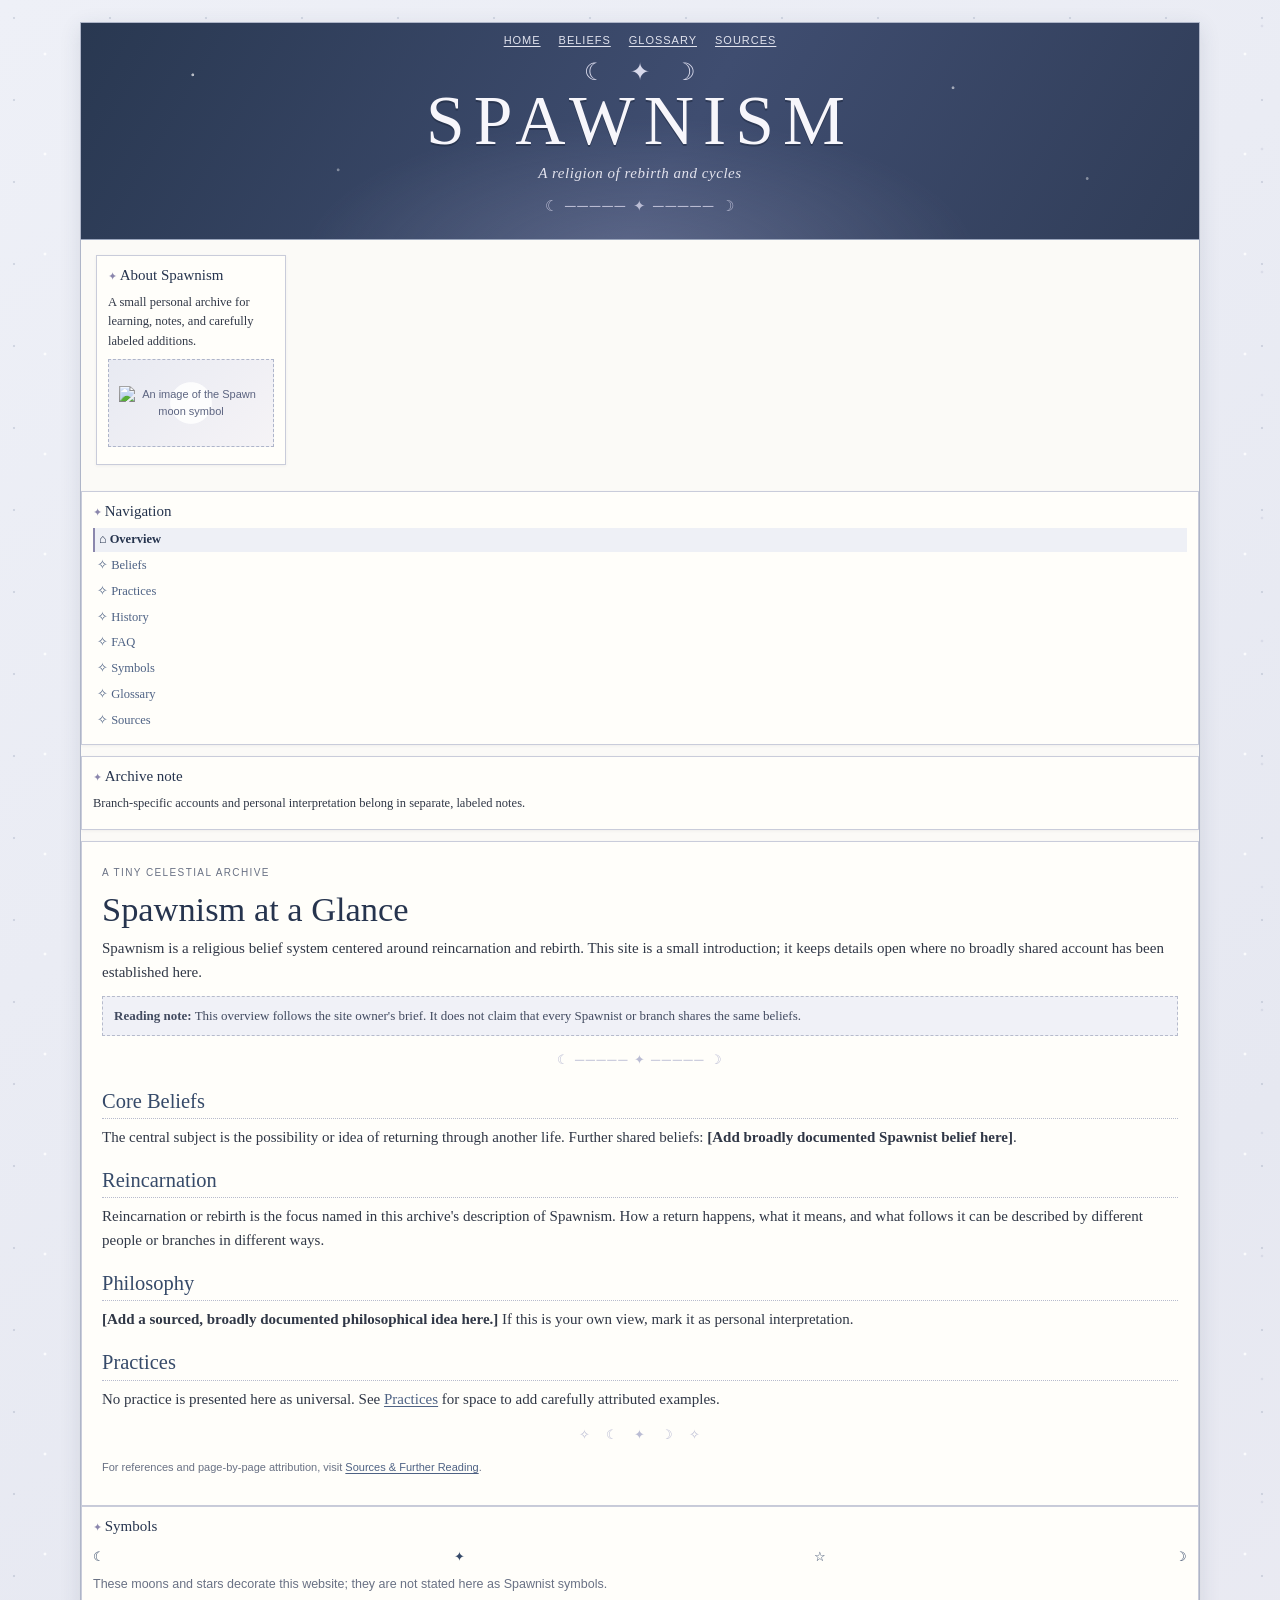
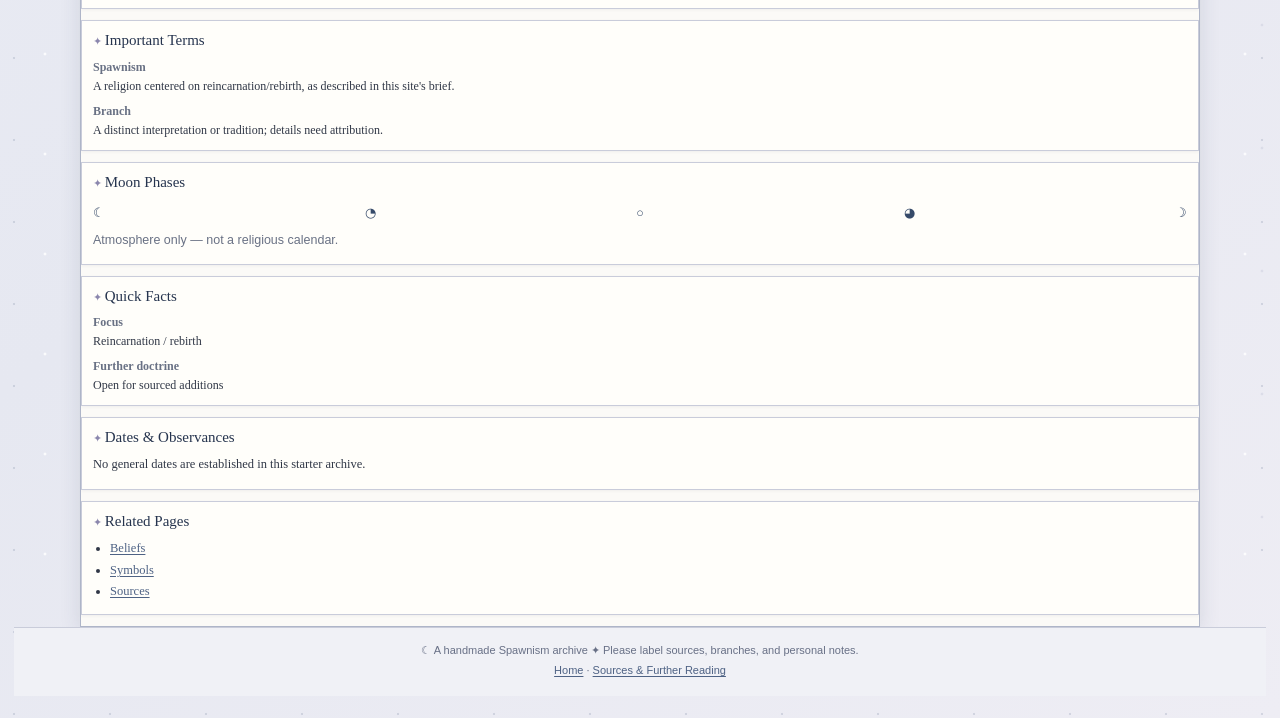
==== index.html @ 2e6a6301 "Update index.html" ====
<!doctype html>
<html lang="en">
<head>
  <meta charset="utf-8">
  <meta name="viewport" content="width=device-width, initial-scale=1">
  <meta name="theme-color" content="#364a69">
  <meta name="description" content="A small personal archive about Spawnism, a religion centered around reincarnation and rebirth.">
  <title>Spawnism at a Glance | Spawnism</title>
  <link rel="stylesheet" href="style.css">
</head>
<body>
  <div class="site-shell">
    <header class="site-header">
      <nav class="utility-nav" aria-label="Quick links">
        <a href="index.html" aria-current="page">Home</a><a href="beliefs.html">Beliefs</a><a href="glossary.html">Glossary</a><a href="sources.html">Sources</a>
      </nav>
      <span class="brand-mark" aria-hidden="true">☾　✦　☽</span>
      <p class="site-title">SPAWNISM</p>
      <p class="site-subtitle">A religion of rebirth and cycles</p>
      <div class="header-divider" aria-hidden="true">☾ ───── ✦ ───── ☽</div>
    </header>

    <div class="layout">
      <aside class="left-sidebar" aria-label="About and navigation">
        <section class="panel">
          <h2>About Spawnism</h2>
          <p>A small personal archive for learning, notes, and carefully labeled additions.</p>
          <div class="image-placeholder">
  <img src="https://i.pinimg.com/736x/af/d4/61/afd461250ac61cfbcb2766a91001aced.jpg" alt="An image of the Spawn moon symbol" style="max-width: 100%; max-height: 140px; object-fit: contain;">
</div></div>
        </section>
        <nav class="panel" aria-label="Site navigation">
          <h2>Navigation</h2>
          <ul class="site-map">
            <li><a href="index.html" aria-current="page">⌂ Overview</a></li>
            <li><a href="beliefs.html">✧ Beliefs</a></li>
            <li><a href="practices.html">✧ Practices</a></li>
            <li><a href="history.html">✧ History</a></li>
            <li><a href="faq.html">✧ FAQ</a></li>
            <li><a href="symbols.html">✧ Symbols</a></li>
            <li><a href="glossary.html">✧ Glossary</a></li>
            <li><a href="sources.html">✧ Sources</a></li>
          </ul>
        </nav>
        <section class="panel">
          <h2>Archive note</h2>
          <p>Branch-specific accounts and personal interpretation belong in separate, labeled notes.</p>
        </section>
      </aside>

      <main class="main-content">
        <article class="article-card">
          <p class="eyebrow">A tiny celestial archive</p>
          <h1>Spawnism at a Glance</h1>
          <p>Spawnism is a religious belief system centered around reincarnation and rebirth. This site is a small introduction; it keeps details open where no broadly shared account has been established here.</p>
          <div class="notice"><strong>Reading note:</strong> This overview follows the site owner's brief. It does not claim that every Spawnist or branch shares the same beliefs.</div>
          <span class="ornament" aria-hidden="true">☾ ───── ✦ ───── ☽</span>

          <h2>Core Beliefs</h2>
          <p>The central subject is the possibility or idea of returning through another life. Further shared beliefs: <strong>[Add broadly documented Spawnist belief here]</strong>.</p>

          <h2>Reincarnation</h2>
          <p>Reincarnation or rebirth is the focus named in this archive's description of Spawnism. How a return happens, what it means, and what follows it can be described by different people or branches in different ways.</p>

          <h2>Philosophy</h2>
          <p><strong>[Add a sourced, broadly documented philosophical idea here.]</strong> If this is your own view, mark it as personal interpretation.</p>

          <h2>Practices</h2>
          <p>No practice is presented here as universal. See <a href="practices.html">Practices</a> for space to add carefully attributed examples.</p>
          <span class="ornament" aria-hidden="true">✧ &nbsp; ☾ &nbsp; ✦ &nbsp; ☽ &nbsp; ✧</span>
          <p class="small-note">For references and page-by-page attribution, visit <a href="sources.html">Sources &amp; Further Reading</a>.</p>
        </article>
      </main>

      <aside class="right-sidebar" aria-label="Reference boxes">
        <section class="panel">
          <h2>Symbols</h2>
          <p class="phase-row" aria-label="Decorative celestial symbols"><span>☾</span><span>✦</span><span>☆</span><span>☽</span></p>
          <p class="small-note">These moons and stars decorate this website; they are not stated here as Spawnist symbols.</p>
        </section>
        <section class="panel">
          <h2>Important Terms</h2>
          <dl class="mini-facts">
            <dt>Spawnism</dt><dd>A religion centered on reincarnation/rebirth, as described in this site's brief.</dd>
            <dt>Branch</dt><dd>A distinct interpretation or tradition; details need attribution.</dd>
          </dl>
        </section>
        <section class="panel">
          <h2>Moon Phases</h2>
          <p class="phase-row" aria-hidden="true"><span>☾</span><span>◔</span><span>○</span><span>◕</span><span>☽</span></p>
          <p class="small-note">Atmosphere only — not a religious calendar.</p>
        </section>
        <section class="panel">
          <h2>Quick Facts</h2>
          <dl class="mini-facts"><dt>Focus</dt><dd>Reincarnation / rebirth</dd><dt>Further doctrine</dt><dd>Open for sourced additions</dd></dl>
        </section>
        <section class="panel">
          <h2>Dates &amp; Observances</h2>
          <p>No general dates are established in this starter archive.</p>
        </section>
        <section class="panel">
          <h2>Related Pages</h2>
          <ul><li><a href="beliefs.html">Beliefs</a></li><li><a href="symbols.html">Symbols</a></li><li><a href="sources.html">Sources</a></li></ul>
        </section>
      </aside>
    </div>

    <footer class="site-footer">
      <p>☾ A handmade Spawnism archive ✦ Please label sources, branches, and personal notes.</p>
      <p><a href="index.html">Home</a> · <a href="sources.html">Sources &amp; Further Reading</a></p>
    </footer>
  </div>
</body>
</html>
---- style.css ----
/* Spawnism archive — shared, editable visual theme. */
:root {
  /* Change these variables to adjust the site's palette, width, and spacing. */
  --night: #26344e;
  --navy: #364a69;
  --blue: #657b9d;
  --lavender: #aaa8c6;
  --silver: #d6d8e2;
  --paper: #fbfaf7;
  --mist: #f0f1f7;
  --ink: #303746;
  --muted-ink: #697184;
  --line: #c9ccda;
  --accent: #8b87ad;
  --site-width: 1120px;
  --column-gap: 14px;
}

* { box-sizing: border-box; }

html { scroll-behavior: smooth; }

body {
  margin: 0;
  padding: 22px 14px;
  color: var(--ink);
  font: 15px/1.58 Georgia, "Times New Roman", serif;
  background-color: #e9ebf3;
  background-image:
    radial-gradient(circle at 14px 18px, rgba(74, 91, 126, .17) 1px, transparent 1.6px),
    radial-gradient(circle at 45px 54px, rgba(255, 255, 255, .82) 1px, transparent 1.8px),
    radial-gradient(circle at 86px 26px, rgba(112, 119, 158, .13) 1px, transparent 1.7px),
    linear-gradient(145deg, #eef0f7, #e6e8f1 62%, #eeedf4);
  background-size: 96px 82px, 120px 100px, 147px 123px, auto;
}

a { color: #4e6284; text-decoration-thickness: 1px; text-underline-offset: 2px; }
a:hover, a:focus-visible { color: #273c61; }
a:focus-visible { outline: 2px dotted var(--accent); outline-offset: 3px; }

.site-shell {
  width: min(100%, var(--site-width));
  margin: 0 auto;
  overflow: hidden;
  background: var(--paper);
  border: 1px solid #aeb5c8;
  box-shadow: 0 5px 20px rgba(45, 56, 80, .12);
}

.site-header {
  position: relative;
  padding: 10px 24px 20px;
  text-align: center;
  color: #f7f6fb;
  background:
    radial-gradient(ellipse at 50% 112%, rgba(184, 185, 215, .26), transparent 43%),
    radial-gradient(circle at 10% 24%, rgba(255,255,255,.66) 1px, transparent 1.8px),
    radial-gradient(circle at 23% 68%, rgba(255,255,255,.38) 1px, transparent 1.8px),
    radial-gradient(circle at 78% 30%, rgba(255,255,255,.54) 1px, transparent 1.8px),
    radial-gradient(circle at 90% 72%, rgba(255,255,255,.4) 1px, transparent 1.8px),
    linear-gradient(120deg, #293851, #3f4d70 54%, #303d58);
  border-bottom: 1px solid #9aa5bc;
}

.utility-nav {
  display: flex;
  justify-content: center;
  gap: 8px 18px;
  flex-wrap: wrap;
  padding: 0 0 12px;
  font: 11px/1.4 Arial, Helvetica, sans-serif;
  letter-spacing: .09em;
  text-transform: uppercase;
}

.utility-nav a { color: #e1e3ee; }
.utility-nav a:hover, .utility-nav a:focus-visible { color: #fff; }

.brand-mark {
  display: block;
  margin: 0 auto 1px;
  color: #d8d9eb;
  font-size: 24px;
  line-height: 1;
}

.site-title {
  margin: 0;
  font: normal clamp(2.6rem, 7vw, 4.35rem)/1.02 "Palatino Linotype", Palatino, Georgia, serif;
  letter-spacing: .13em;
  text-shadow: 0 2px 0 rgba(15, 23, 41, .35);
}

.site-subtitle {
  margin: 7px 0 11px;
  color: #e2e2ed;
  font: italic 15px/1.4 Georgia, "Times New Roman", serif;
  letter-spacing: .035em;
}

.header-divider, .ornament {
  color: #bbbdd4;
  letter-spacing: .12em;
  white-space: nowrap;
}

.layout {
  display: grid;
  grid-template-columns: 190px minmax(0, 1fr) 205px;
  grid-template-areas: "left main right";
  align-items: start;
  gap: var(--column-gap);
  padding: 15px;
}

.left-sidebar { grid-area: left; }
.main-content { grid-area: main; min-width: 0; }
.right-sidebar { grid-area: right; }

.panel, .article-card {
  border: 1px solid var(--line);
  background: #fffefa;
  box-shadow: 0 1px 3px rgba(50, 58, 79, .06);
}

.panel { margin: 0 0 11px; padding: 10px 11px; }
.panel h2, .panel h3 {
  margin: 0 0 7px;
  color: var(--night);
  font: normal 15px/1.3 "Palatino Linotype", Palatino, Georgia, serif;
}

.panel h2::before, .panel h3::before { content: "✦ "; color: var(--accent); font-size: 11px; }
.panel p { margin: 5px 0; font-size: 12.5px; }
.panel ul { margin: 4px 0 0; padding-left: 17px; font-size: 12.5px; }
.panel li { margin: 2px 0; }

.site-map { list-style: none; padding: 0 !important; }
.site-map a { display: block; padding: 2px 4px; text-decoration: none; }
.site-map a[aria-current="page"] {
  color: var(--night);
  font-weight: bold;
  background: #eef0f6;
  border-left: 2px solid var(--accent);
}

.article-card { padding: 17px 20px 19px; }
.eyebrow {
  margin: 0 0 3px;
  color: var(--muted-ink);
  font: 10px/1.4 Arial, Helvetica, sans-serif;
  letter-spacing: .14em;
  text-transform: uppercase;
}

.article-card > h1 {
  margin: 0 0 8px;
  color: var(--night);
  font: normal clamp(1.65rem, 4vw, 2.15rem)/1.15 "Palatino Linotype", Palatino, Georgia, serif;
}

.article-card h2 {
  margin: 18px 0 6px;
  padding-bottom: 4px;
  color: var(--navy);
  font: normal 1.28rem/1.25 "Palatino Linotype", Palatino, Georgia, serif;
  border-bottom: 1px dotted #b7bbcd;
}

.article-card h3 { margin: 14px 0 4px; color: var(--navy); font-size: 1.03rem; }
.article-card p { margin: 7px 0 10px; }
.article-card ul, .article-card ol { padding-left: 22px; }
.article-card li { margin: 4px 0; }
.article-card .ornament { display: block; margin: 14px 0; text-align: center; font-size: 13px; }

.notice, .placeholder-note {
  margin: 11px 0;
  padding: 9px 11px;
  color: #424b60;
  background: #f0f1f7;
  border: 1px dashed #b6bbcc;
  font-size: 13px;
}

.placeholder-note { color: #65647c; background: #f8f7fb; }
.placeholder-note strong { color: #4b4c68; }

.image-placeholder {
  display: grid;
  min-height: 88px;
  place-items: center;
  margin: 7px 0;
  padding: 10px;
  text-align: center;
  color: #5c6480;
  background:
    radial-gradient(circle at center, rgba(255,255,255,.86) 0 22%, transparent 23%),
    linear-gradient(135deg, #e8eaf2, #f5f3f6);
  border: 1px dashed #aeb5ca;
  font: 11px/1.5 Arial, Helvetica, sans-serif;
}

.image-placeholder span { display: block; font: 25px/1 Georgia, serif; color: var(--blue); }
.mini-facts { margin: 0; font-size: 12px; }
.mini-facts dt { margin-top: 6px; color: var(--muted-ink); font-weight: bold; }
.mini-facts dd { margin: 0; }
.phase-row { display: flex; justify-content: space-between; gap: 3px; padding: 5px 0 2px; color: var(--navy); font-size: 19px; }
.small-note { color: var(--muted-ink); font: 11px/1.45 Arial, Helvetica, sans-serif; }

.source-list { padding-left: 20px; }
.source-list li { margin-bottom: 9px; }
.source-list a { overflow-wrap: anywhere; }

.site-footer {
  padding: 11px 15px 14px;
  text-align: center;
  color: #687086;
  background: #f0f1f6;
  border-top: 1px solid var(--line);
  font: 11px/1.55 Arial, Helvetica, sans-serif;
}

.site-footer p { margin: 3px 0; }

@media (max-width: 860px) {
  body { padding: 10px; }
  .layout {
    grid-template-columns: minmax(0, 1fr);
    grid-template-areas: "main" "left" "right";
    padding: 12px;
  }
  .left-sidebar, .right-sidebar {
    display: grid;
    grid-template-columns: repeat(2, minmax(0, 1fr));
    align-items: start;
    gap: 10px;
  }
  .panel { margin: 0; }
}

@media (max-width: 540px) {
  body { padding: 0; font-size: 14px; }
  .site-shell { border-left: 0; border-right: 0; }
  .site-header { padding: 10px 12px 17px; }
  .site-title { letter-spacing: .09em; }
  .layout { gap: 10px; padding: 10px; }
  .article-card { padding: 14px; }
  .left-sidebar, .right-sidebar { grid-template-columns: minmax(0, 1fr); }
  .header-divider { font-size: 12px; }
}
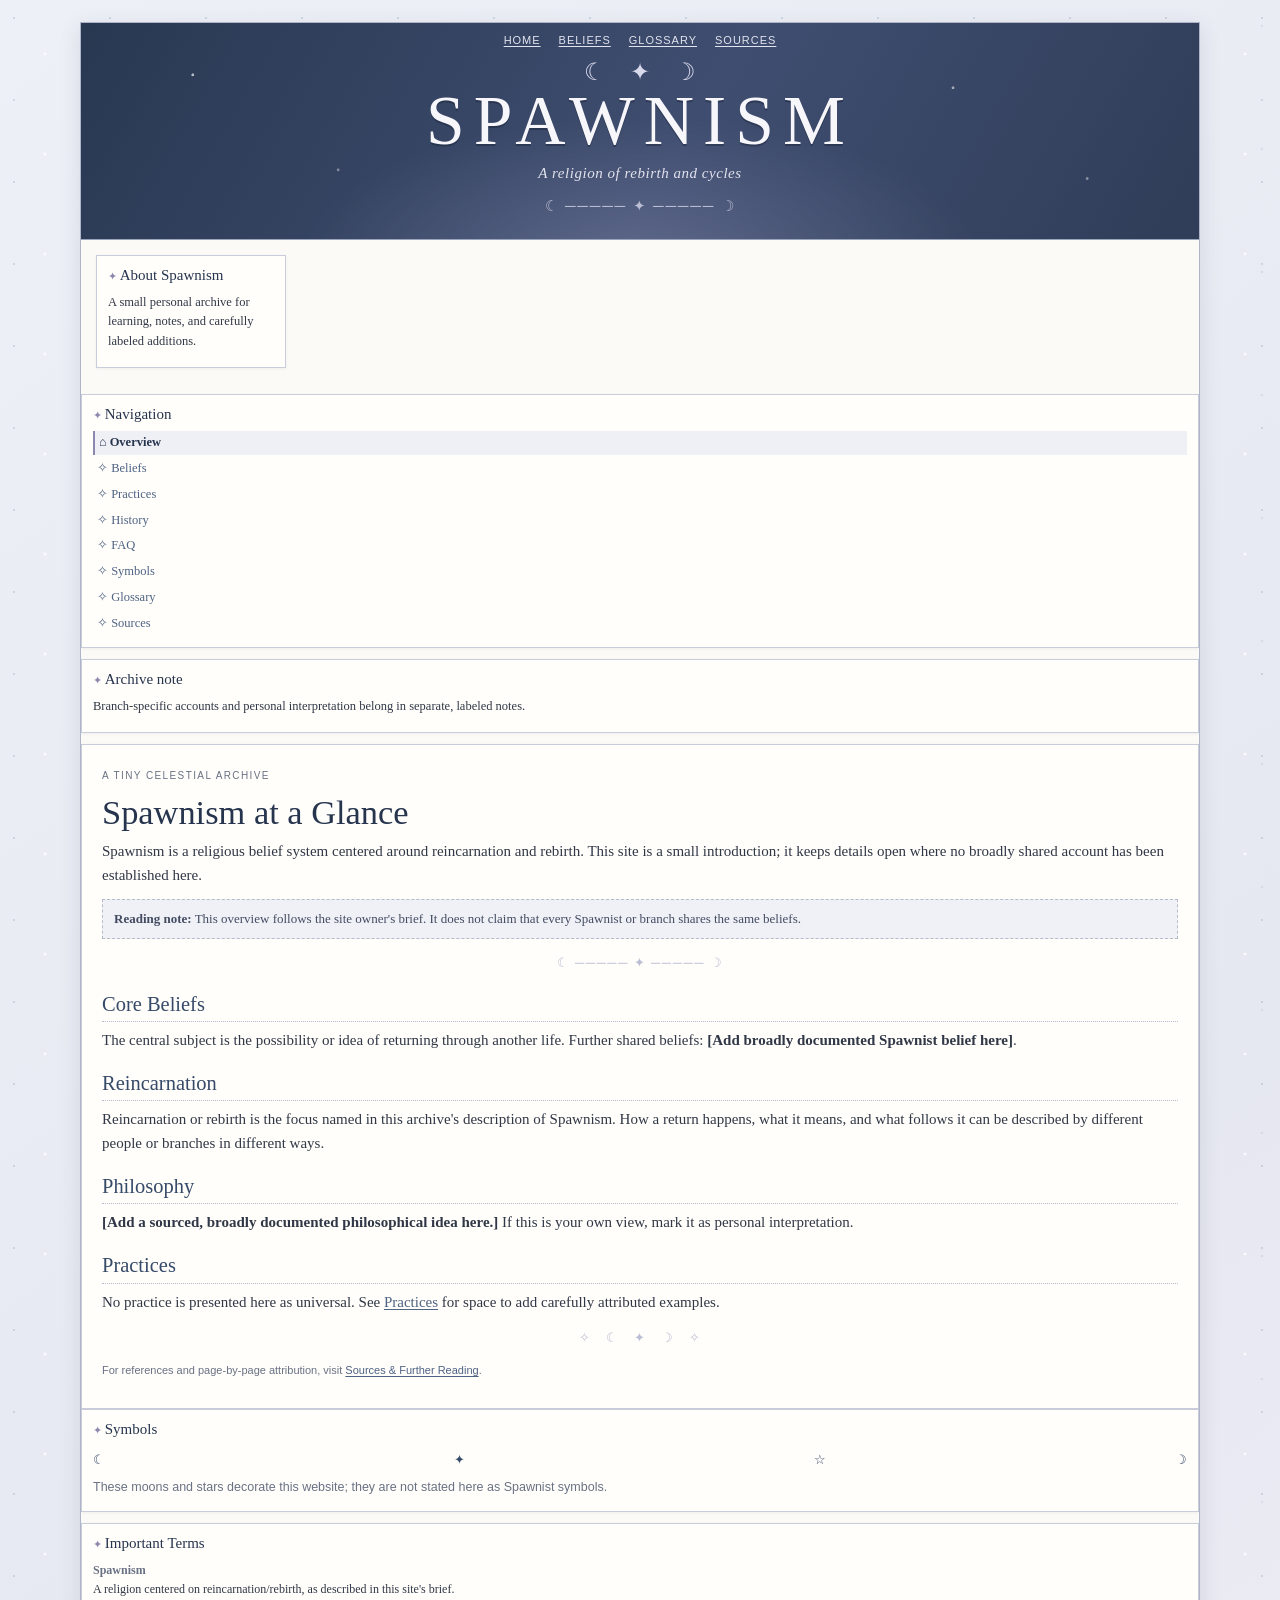
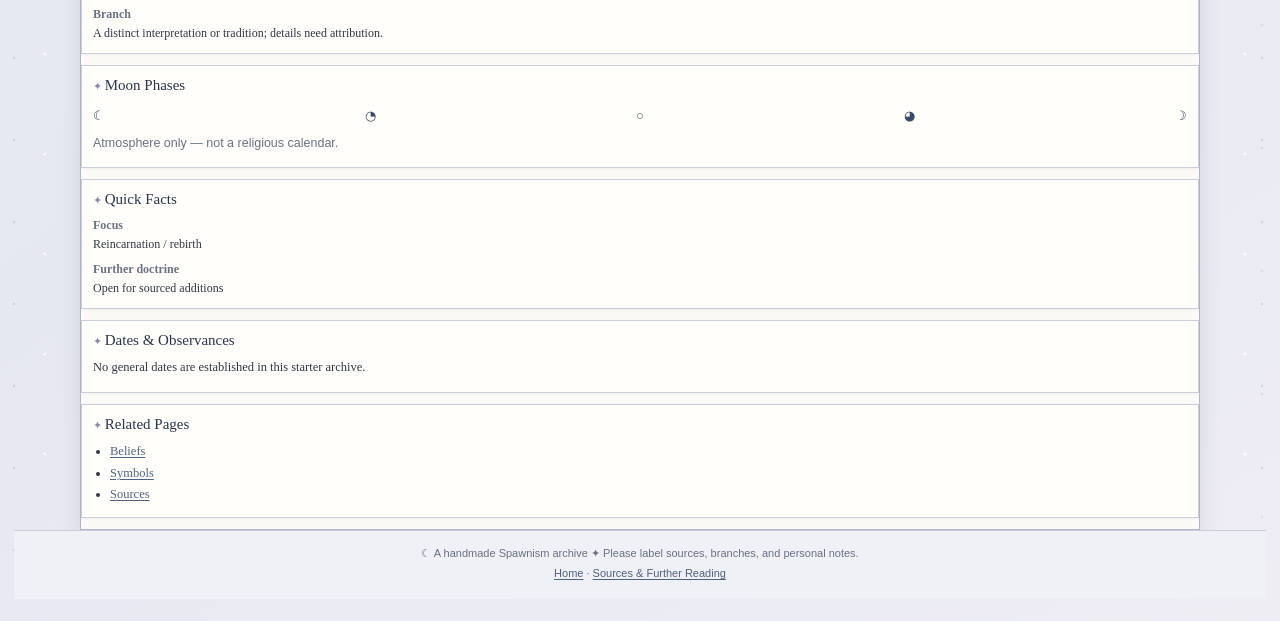
==== commit f82a5e93: "Update index.html" ====
--- a/index.html
+++ b/index.html
@@ -25,9 +25,7 @@
         <section class="panel">
           <h2>About Spawnism</h2>
           <p>A small personal archive for learning, notes, and carefully labeled additions.</p>
-          <div class="image-placeholder">
-  <img src="https://i.pinimg.com/736x/af/d4/61/afd461250ac61cfbcb2766a91001aced.jpg" alt="An image of the Spawn moon symbol" style="max-width: 100%; max-height: 140px; object-fit: contain;">
-</div></div>
+         </div>
         </section>
         <nav class="panel" aria-label="Site navigation">
           <h2>Navigation</h2>
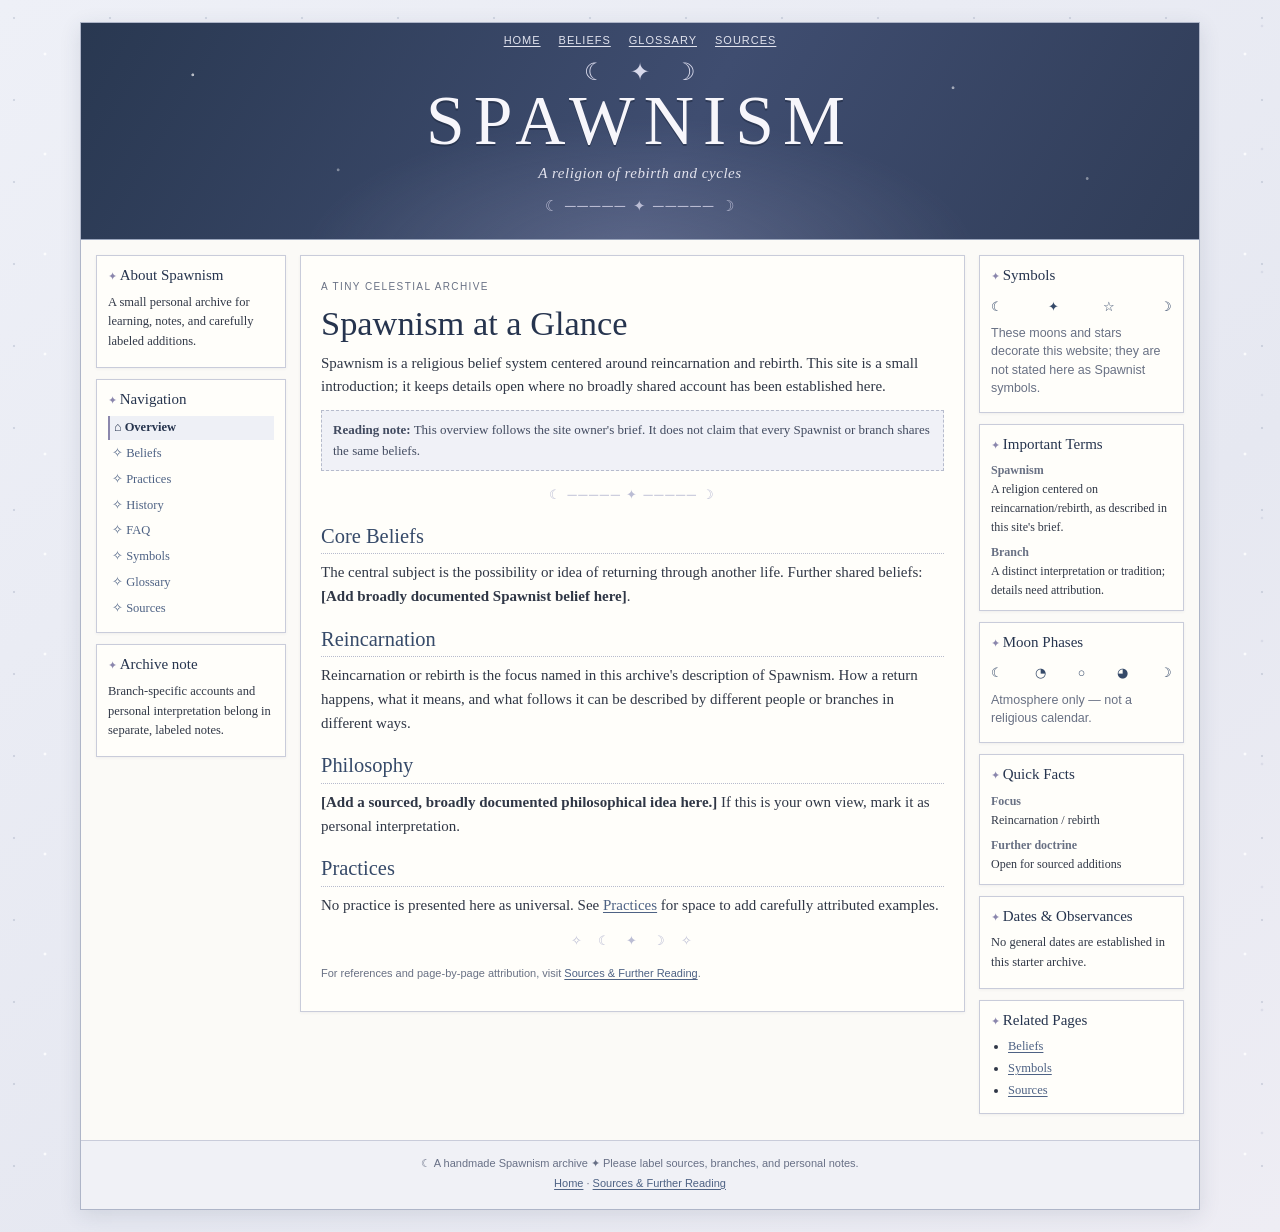
==== commit 9a7d7daf: "Update index.html" ====
--- a/index.html
+++ b/index.html
@@ -23,9 +23,8 @@
     <div class="layout">
       <aside class="left-sidebar" aria-label="About and navigation">
         <section class="panel">
-          <h2>About Spawnism</h2>
-          <p>A small personal archive for learning, notes, and carefully labeled additions.</p>
-         </div>
+  <h2>About Spawnism</h2>
+  <p>A small personal archive for learning, notes, and carefully labeled additions.</p>
         </section>
         <nav class="panel" aria-label="Site navigation">
           <h2>Navigation</h2>
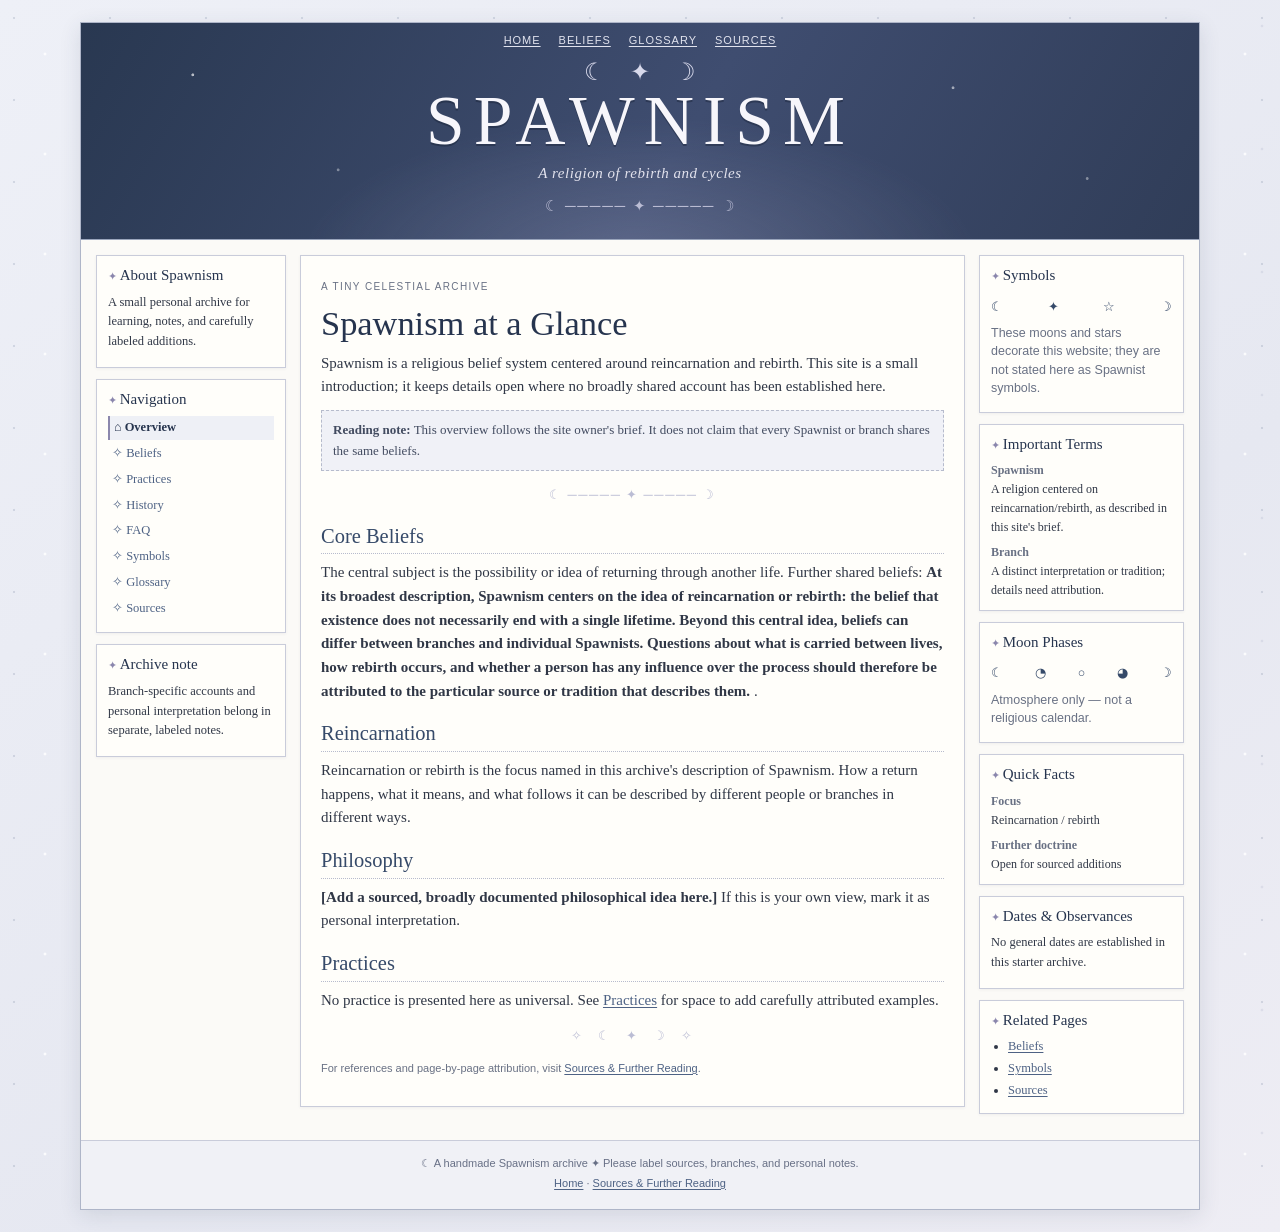
==== commit 96a50c0c: "Update index.html" ====
--- a/index.html
+++ b/index.html
@@ -54,7 +54,8 @@
           <span class="ornament" aria-hidden="true">☾ ───── ✦ ───── ☽</span>
 
           <h2>Core Beliefs</h2>
-          <p>The central subject is the possibility or idea of returning through another life. Further shared beliefs: <strong>[Add broadly documented Spawnist belief here]</strong>.</p>
+          <p>The central subject is the possibility or idea of returning through another life. Further shared beliefs: <strong>At its broadest description, Spawnism centers on the idea of reincarnation or rebirth: the belief that existence does not necessarily end with a single lifetime. Beyond this central idea, beliefs can differ between branches and individual Spawnists. Questions about what is carried between lives, how rebirth occurs, and whether a person has any influence over the process should therefore be attributed to the particular source or tradition that describes them.
+</strong>.</p>
 
           <h2>Reincarnation</h2>
           <p>Reincarnation or rebirth is the focus named in this archive's description of Spawnism. How a return happens, what it means, and what follows it can be described by different people or branches in different ways.</p>
--- a/style.css
+++ b/style.css
@@ -1,6 +1,6 @@
 /* Spawnism archive — shared, editable visual theme. */
+
 :root {
-  /* Change these variables to adjust the site's palette, width, and spacing. */
   --night: #26344e;
   --navy: #364a69;
   --blue: #657b9d;
@@ -16,9 +16,13 @@
   --column-gap: 14px;
 }
 
-* { box-sizing: border-box; }
-
-html { scroll-behavior: smooth; }
+* {
+  box-sizing: border-box;
+}
+
+html {
+  scroll-behavior: smooth;
+}
 
 body {
   margin: 0;
@@ -34,9 +38,21 @@
   background-size: 96px 82px, 120px 100px, 147px 123px, auto;
 }
 
-a { color: #4e6284; text-decoration-thickness: 1px; text-underline-offset: 2px; }
-a:hover, a:focus-visible { color: #273c61; }
-a:focus-visible { outline: 2px dotted var(--accent); outline-offset: 3px; }
+a {
+  color: #4e6284;
+  text-decoration-thickness: 1px;
+  text-underline-offset: 2px;
+}
+
+a:hover,
+a:focus-visible {
+  color: #273c61;
+}
+
+a:focus-visible {
+  outline: 2px dotted var(--accent);
+  outline-offset: 3px;
+}
 
 .site-shell {
   width: min(100%, var(--site-width));
@@ -73,8 +89,14 @@
   text-transform: uppercase;
 }
 
-.utility-nav a { color: #e1e3ee; }
-.utility-nav a:hover, .utility-nav a:focus-visible { color: #fff; }
+.utility-nav a {
+  color: #e1e3ee;
+}
+
+.utility-nav a:hover,
+.utility-nav a:focus-visible {
+  color: #fff;
+}
 
 .brand-mark {
   display: block;
@@ -98,7 +120,8 @@
   letter-spacing: .035em;
 }
 
-.header-divider, .ornament {
+.header-divider,
+.ornament {
   color: #bbbdd4;
   letter-spacing: .12em;
   white-space: nowrap;
@@ -113,30 +136,71 @@
   padding: 15px;
 }
 
-.left-sidebar { grid-area: left; }
-.main-content { grid-area: main; min-width: 0; }
-.right-sidebar { grid-area: right; }
-
-.panel, .article-card {
+.left-sidebar {
+  grid-area: left;
+}
+
+.main-content {
+  grid-area: main;
+  min-width: 0;
+}
+
+.right-sidebar {
+  grid-area: right;
+}
+
+.panel,
+.article-card {
   border: 1px solid var(--line);
   background: #fffefa;
   box-shadow: 0 1px 3px rgba(50, 58, 79, .06);
 }
 
-.panel { margin: 0 0 11px; padding: 10px 11px; }
-.panel h2, .panel h3 {
+.panel {
+  margin: 0 0 11px;
+  padding: 10px 11px;
+}
+
+.panel h2,
+.panel h3 {
   margin: 0 0 7px;
   color: var(--night);
   font: normal 15px/1.3 "Palatino Linotype", Palatino, Georgia, serif;
 }
 
-.panel h2::before, .panel h3::before { content: "✦ "; color: var(--accent); font-size: 11px; }
-.panel p { margin: 5px 0; font-size: 12.5px; }
-.panel ul { margin: 4px 0 0; padding-left: 17px; font-size: 12.5px; }
-.panel li { margin: 2px 0; }
-
-.site-map { list-style: none; padding: 0 !important; }
-.site-map a { display: block; padding: 2px 4px; text-decoration: none; }
+.panel h2::before,
+.panel h3::before {
+  content: "✦ ";
+  color: var(--accent);
+  font-size: 11px;
+}
+
+.panel p {
+  margin: 5px 0;
+  font-size: 12.5px;
+}
+
+.panel ul {
+  margin: 4px 0 0;
+  padding-left: 17px;
+  font-size: 12.5px;
+}
+
+.panel li {
+  margin: 2px 0;
+}
+
+.site-map {
+  list-style: none;
+  padding: 0 !important;
+}
+
+.site-map a {
+  display: block;
+  padding: 2px 4px;
+  text-decoration: none;
+}
+
 .site-map a[aria-current="page"] {
   color: var(--night);
   font-weight: bold;
@@ -144,7 +208,10 @@
   border-left: 2px solid var(--accent);
 }
 
-.article-card { padding: 17px 20px 19px; }
+.article-card {
+  padding: 17px 20px 19px;
+}
+
 .eyebrow {
   margin: 0 0 3px;
   color: var(--muted-ink);
@@ -167,13 +234,34 @@
   border-bottom: 1px dotted #b7bbcd;
 }
 
-.article-card h3 { margin: 14px 0 4px; color: var(--navy); font-size: 1.03rem; }
-.article-card p { margin: 7px 0 10px; }
-.article-card ul, .article-card ol { padding-left: 22px; }
-.article-card li { margin: 4px 0; }
-.article-card .ornament { display: block; margin: 14px 0; text-align: center; font-size: 13px; }
-
-.notice, .placeholder-note {
+.article-card h3 {
+  margin: 14px 0 4px;
+  color: var(--navy);
+  font-size: 1.03rem;
+}
+
+.article-card p {
+  margin: 7px 0 10px;
+}
+
+.article-card ul,
+.article-card ol {
+  padding-left: 22px;
+}
+
+.article-card li {
+  margin: 4px 0;
+}
+
+.article-card .ornament {
+  display: block;
+  margin: 14px 0;
+  text-align: center;
+  font-size: 13px;
+}
+
+.notice,
+.placeholder-note {
   margin: 11px 0;
   padding: 9px 11px;
   color: #424b60;
@@ -182,8 +270,14 @@
   font-size: 13px;
 }
 
-.placeholder-note { color: #65647c; background: #f8f7fb; }
-.placeholder-note strong { color: #4b4c68; }
+.placeholder-note {
+  color: #65647c;
+  background: #f8f7fb;
+}
+
+.placeholder-note strong {
+  color: #4b4c68;
+}
 
 .image-placeholder {
   display: grid;
@@ -200,16 +294,52 @@
   font: 11px/1.5 Arial, Helvetica, sans-serif;
 }
 
-.image-placeholder span { display: block; font: 25px/1 Georgia, serif; color: var(--blue); }
-.mini-facts { margin: 0; font-size: 12px; }
-.mini-facts dt { margin-top: 6px; color: var(--muted-ink); font-weight: bold; }
-.mini-facts dd { margin: 0; }
-.phase-row { display: flex; justify-content: space-between; gap: 3px; padding: 5px 0 2px; color: var(--navy); font-size: 19px; }
-.small-note { color: var(--muted-ink); font: 11px/1.45 Arial, Helvetica, sans-serif; }
-
-.source-list { padding-left: 20px; }
-.source-list li { margin-bottom: 9px; }
-.source-list a { overflow-wrap: anywhere; }
+.image-placeholder span {
+  display: block;
+  font: 25px/1 Georgia, serif;
+  color: var(--blue);
+}
+
+.mini-facts {
+  margin: 0;
+  font-size: 12px;
+}
+
+.mini-facts dt {
+  margin-top: 6px;
+  color: var(--muted-ink);
+  font-weight: bold;
+}
+
+.mini-facts dd {
+  margin: 0;
+}
+
+.phase-row {
+  display: flex;
+  justify-content: space-between;
+  gap: 3px;
+  padding: 5px 0 2px;
+  color: var(--navy);
+  font-size: 19px;
+}
+
+.small-note {
+  color: var(--muted-ink);
+  font: 11px/1.45 Arial, Helvetica, sans-serif;
+}
+
+.source-list {
+  padding-left: 20px;
+}
+
+.source-list li {
+  margin-bottom: 9px;
+}
+
+.source-list a {
+  overflow-wrap: anywhere;
+}
 
 .site-footer {
   padding: 11px 15px 14px;
@@ -220,31 +350,96 @@
   font: 11px/1.55 Arial, Helvetica, sans-serif;
 }
 
-.site-footer p { margin: 3px 0; }
-
+.site-footer p {
+  margin: 3px 0;
+}
+
+/* Tablet: keep the three-column layout. */
 @media (max-width: 860px) {
-  body { padding: 10px; }
+  body {
+    padding: 10px;
+  }
+
+  .site-shell {
+    width: 100%;
+  }
+
   .layout {
-    grid-template-columns: minmax(0, 1fr);
-    grid-template-areas: "main" "left" "right";
-    padding: 12px;
-  }
-  .left-sidebar, .right-sidebar {
     display: grid;
-    grid-template-columns: repeat(2, minmax(0, 1fr));
+    grid-template-columns: 170px minmax(0, 1fr) 185px;
+    grid-template-areas: "left main right";
     align-items: start;
     gap: 10px;
-  }
-  .panel { margin: 0; }
-}
-
+    padding: 10px;
+  }
+
+  .left-sidebar {
+    grid-area: left;
+    display: block;
+    min-width: 0;
+  }
+
+  .main-content {
+    grid-area: main;
+    min-width: 0;
+  }
+
+  .right-sidebar {
+    grid-area: right;
+    display: block;
+    min-width: 0;
+  }
+
+  .panel {
+    margin: 0 0 10px;
+  }
+
+  .article-card {
+    padding: 15px 16px 17px;
+  }
+}
+
+/* Only genuinely tiny screens stack the columns. */
 @media (max-width: 540px) {
-  body { padding: 0; font-size: 14px; }
-  .site-shell { border-left: 0; border-right: 0; }
-  .site-header { padding: 10px 12px 17px; }
-  .site-title { letter-spacing: .09em; }
-  .layout { gap: 10px; padding: 10px; }
-  .article-card { padding: 14px; }
-  .left-sidebar, .right-sidebar { grid-template-columns: minmax(0, 1fr); }
-  .header-divider { font-size: 12px; }
-}
+  body {
+    padding: 0;
+    font-size: 14px;
+  }
+
+  .site-shell {
+    border-left: 0;
+    border-right: 0;
+  }
+
+  .site-header {
+    padding: 10px 12px 17px;
+  }
+
+  .site-title {
+    letter-spacing: .09em;
+  }
+
+  .layout {
+    display: grid;
+    grid-template-columns: minmax(0, 1fr);
+    grid-template-areas:
+      "main"
+      "left"
+      "right";
+    gap: 10px;
+    padding: 10px;
+  }
+
+  .left-sidebar,
+  .right-sidebar {
+    display: block;
+  }
+
+  .article-card {
+    padding: 14px;
+  }
+
+  .header-divider {
+    font-size: 12px;
+  }
+  }
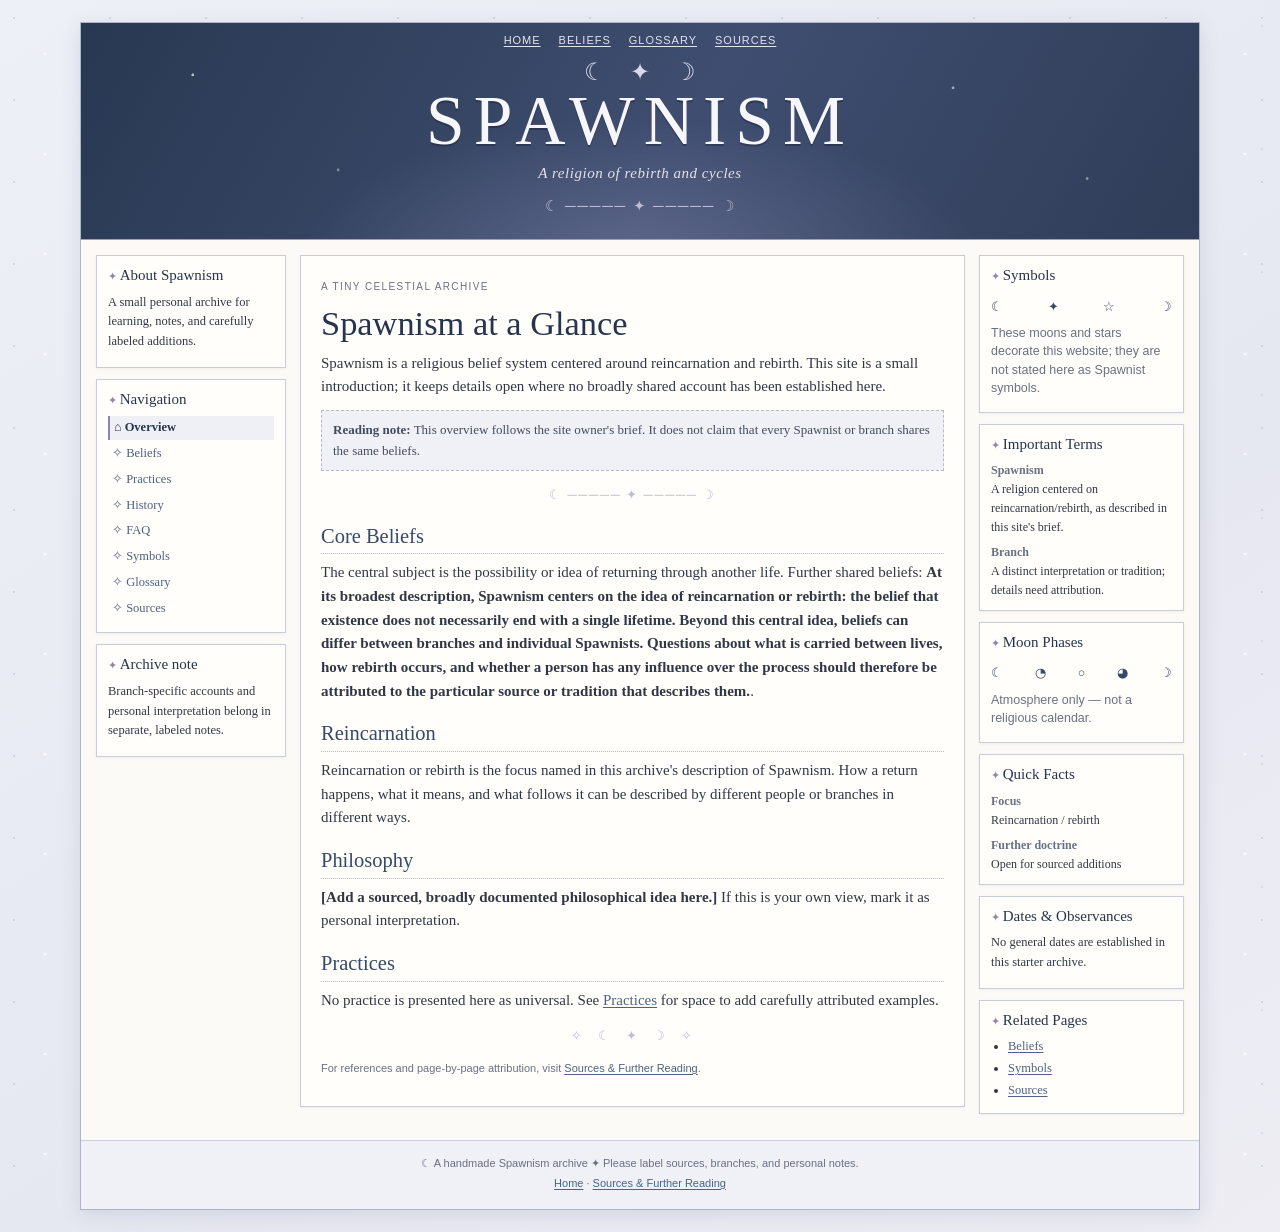
==== commit 84147d87: "Update index.html" ====
--- a/index.html
+++ b/index.html
@@ -54,8 +54,7 @@
           <span class="ornament" aria-hidden="true">☾ ───── ✦ ───── ☽</span>
 
           <h2>Core Beliefs</h2>
-          <p>The central subject is the possibility or idea of returning through another life. Further shared beliefs: <strong>At its broadest description, Spawnism centers on the idea of reincarnation or rebirth: the belief that existence does not necessarily end with a single lifetime. Beyond this central idea, beliefs can differ between branches and individual Spawnists. Questions about what is carried between lives, how rebirth occurs, and whether a person has any influence over the process should therefore be attributed to the particular source or tradition that describes them.
-</strong>.</p>
+          <p>The central subject is the possibility or idea of returning through another life. Further shared beliefs: <strong>At its broadest description, Spawnism centers on the idea of reincarnation or rebirth: the belief that existence does not necessarily end with a single lifetime. Beyond this central idea, beliefs can differ between branches and individual Spawnists. Questions about what is carried between lives, how rebirth occurs, and whether a person has any influence over the process should therefore be attributed to the particular source or tradition that describes them.</strong>.</p>
 
           <h2>Reincarnation</h2>
           <p>Reincarnation or rebirth is the focus named in this archive's description of Spawnism. How a return happens, what it means, and what follows it can be described by different people or branches in different ways.</p>
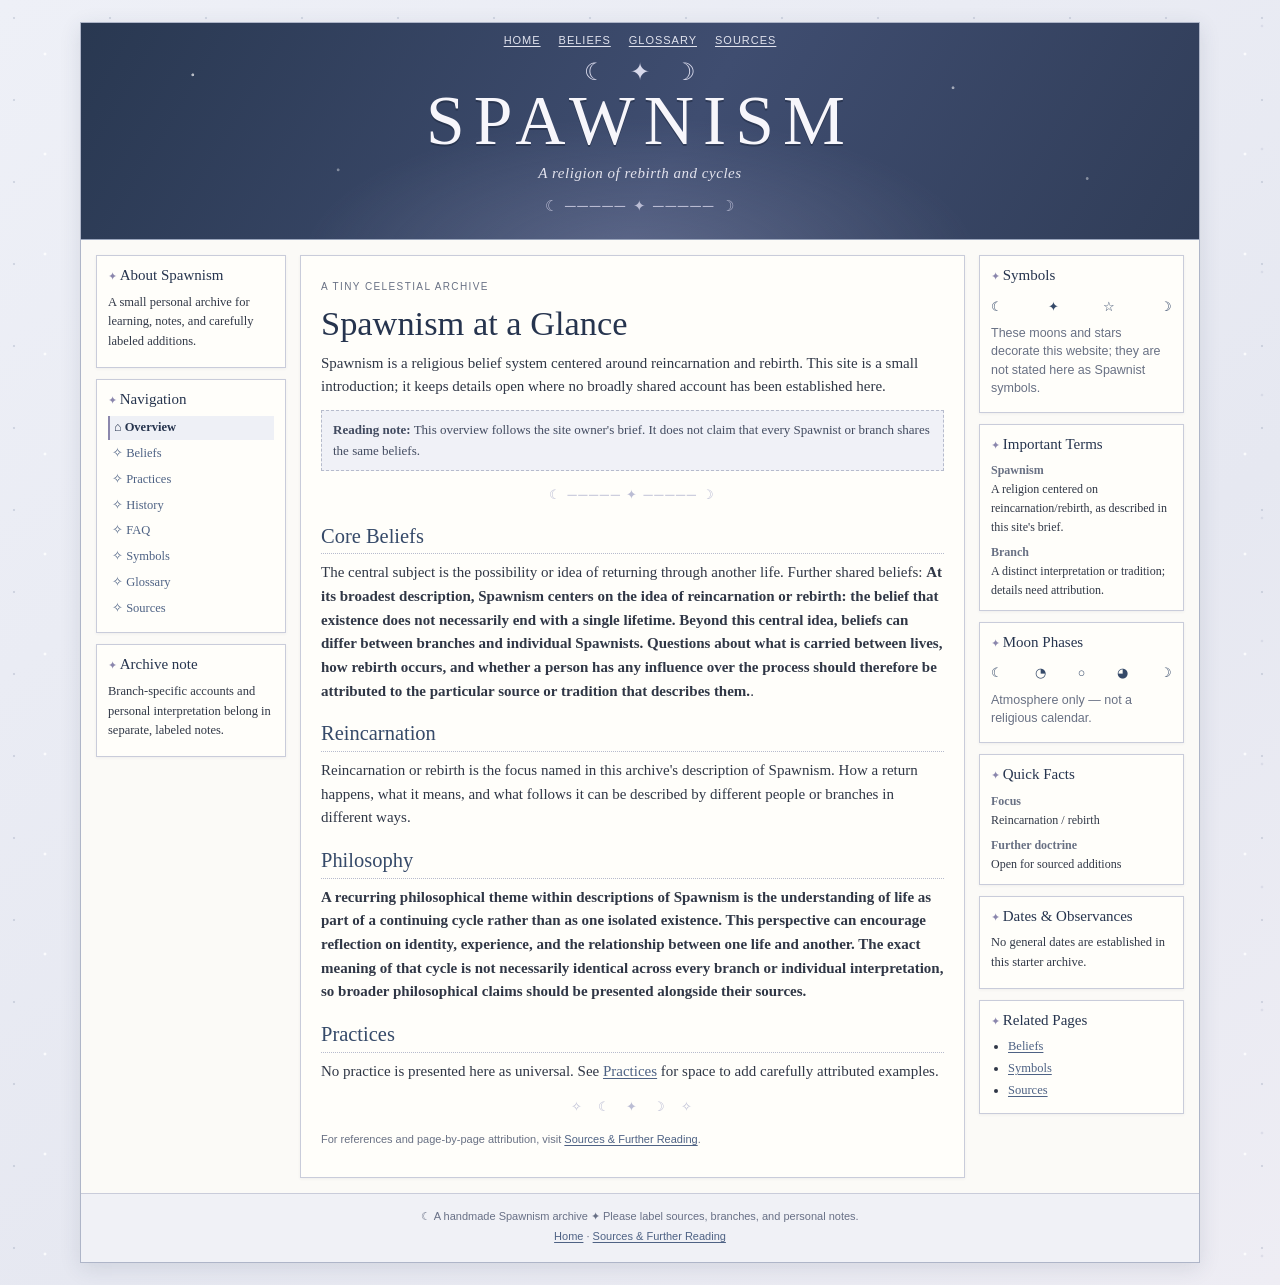
==== commit 731c4155: "Update index.html" ====
--- a/index.html
+++ b/index.html
@@ -60,7 +60,7 @@
           <p>Reincarnation or rebirth is the focus named in this archive's description of Spawnism. How a return happens, what it means, and what follows it can be described by different people or branches in different ways.</p>
 
           <h2>Philosophy</h2>
-          <p><strong>[Add a sourced, broadly documented philosophical idea here.]</strong> If this is your own view, mark it as personal interpretation.</p>
+          <p><strong>A recurring philosophical theme within descriptions of Spawnism is the understanding of life as part of a continuing cycle rather than as one isolated existence. This perspective can encourage reflection on identity, experience, and the relationship between one life and another. The exact meaning of that cycle is not necessarily identical across every branch or individual interpretation, so broader philosophical claims should be presented alongside their sources.</strong></p>
 
           <h2>Practices</h2>
           <p>No practice is presented here as universal. See <a href="practices.html">Practices</a> for space to add carefully attributed examples.</p>
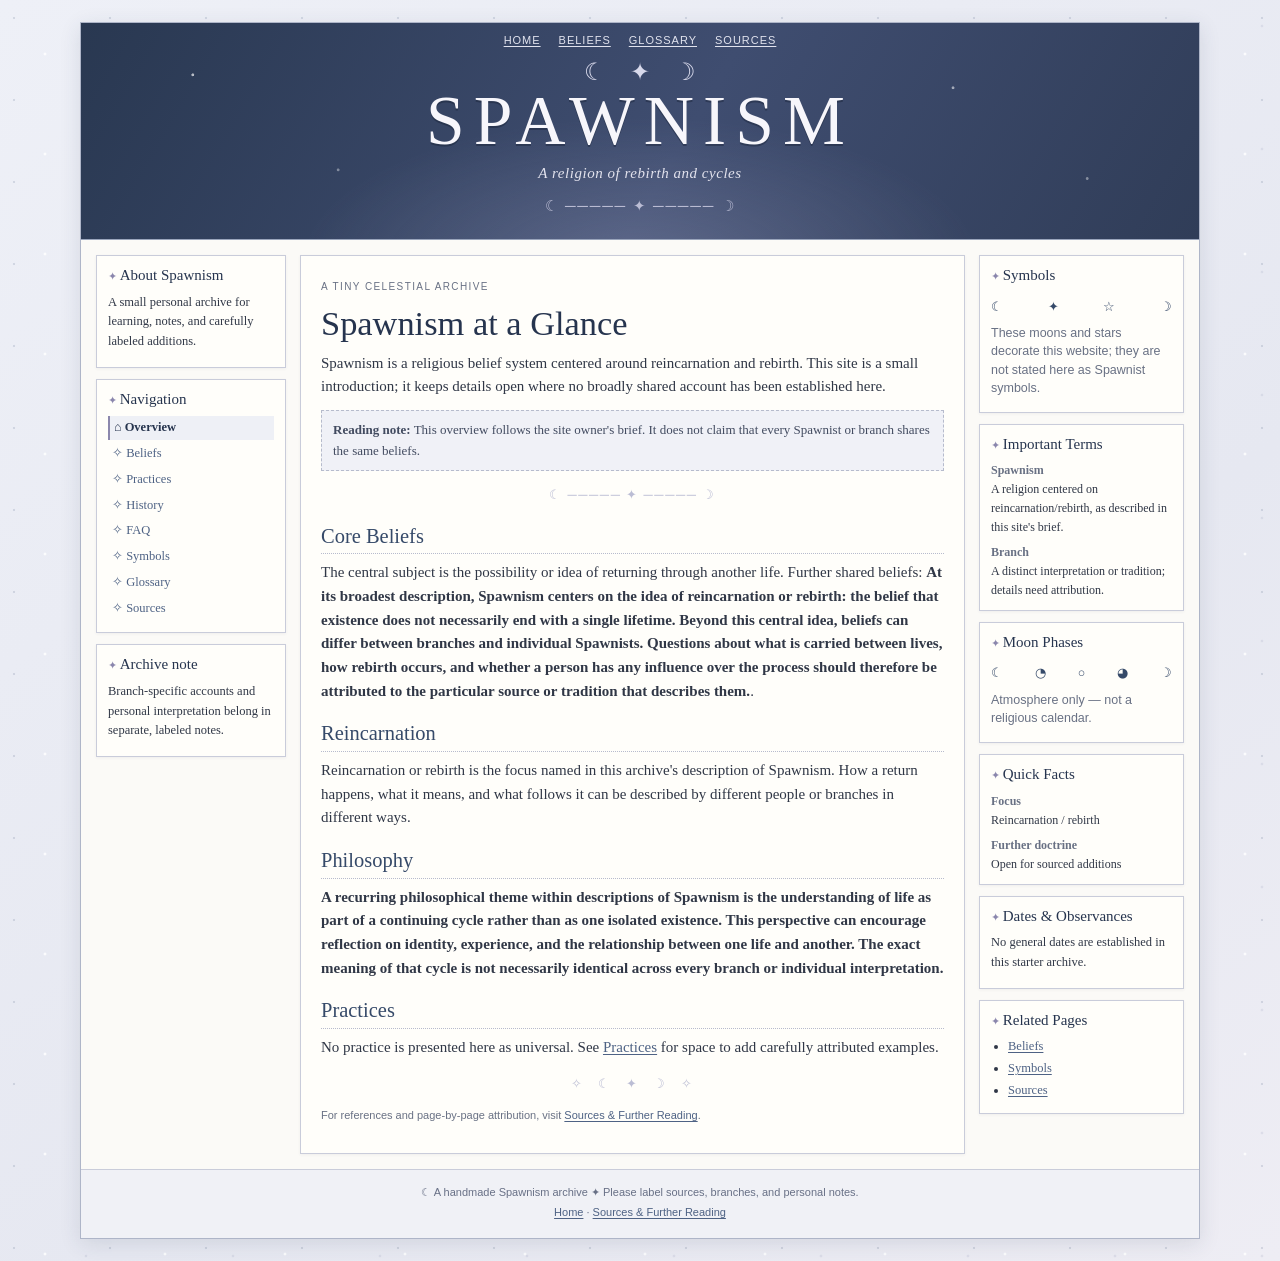
==== commit a50129aa: "Update index.html" ====
--- a/index.html
+++ b/index.html
@@ -60,7 +60,7 @@
           <p>Reincarnation or rebirth is the focus named in this archive's description of Spawnism. How a return happens, what it means, and what follows it can be described by different people or branches in different ways.</p>
 
           <h2>Philosophy</h2>
-          <p><strong>A recurring philosophical theme within descriptions of Spawnism is the understanding of life as part of a continuing cycle rather than as one isolated existence. This perspective can encourage reflection on identity, experience, and the relationship between one life and another. The exact meaning of that cycle is not necessarily identical across every branch or individual interpretation, so broader philosophical claims should be presented alongside their sources.</strong></p>
+          <p><strong>A recurring philosophical theme within descriptions of Spawnism is the understanding of life as part of a continuing cycle rather than as one isolated existence. This perspective can encourage reflection on identity, experience, and the relationship between one life and another. The exact meaning of that cycle is not necessarily identical across every branch or individual interpretation. </strong></p>
 
           <h2>Practices</h2>
           <p>No practice is presented here as universal. See <a href="practices.html">Practices</a> for space to add carefully attributed examples.</p>
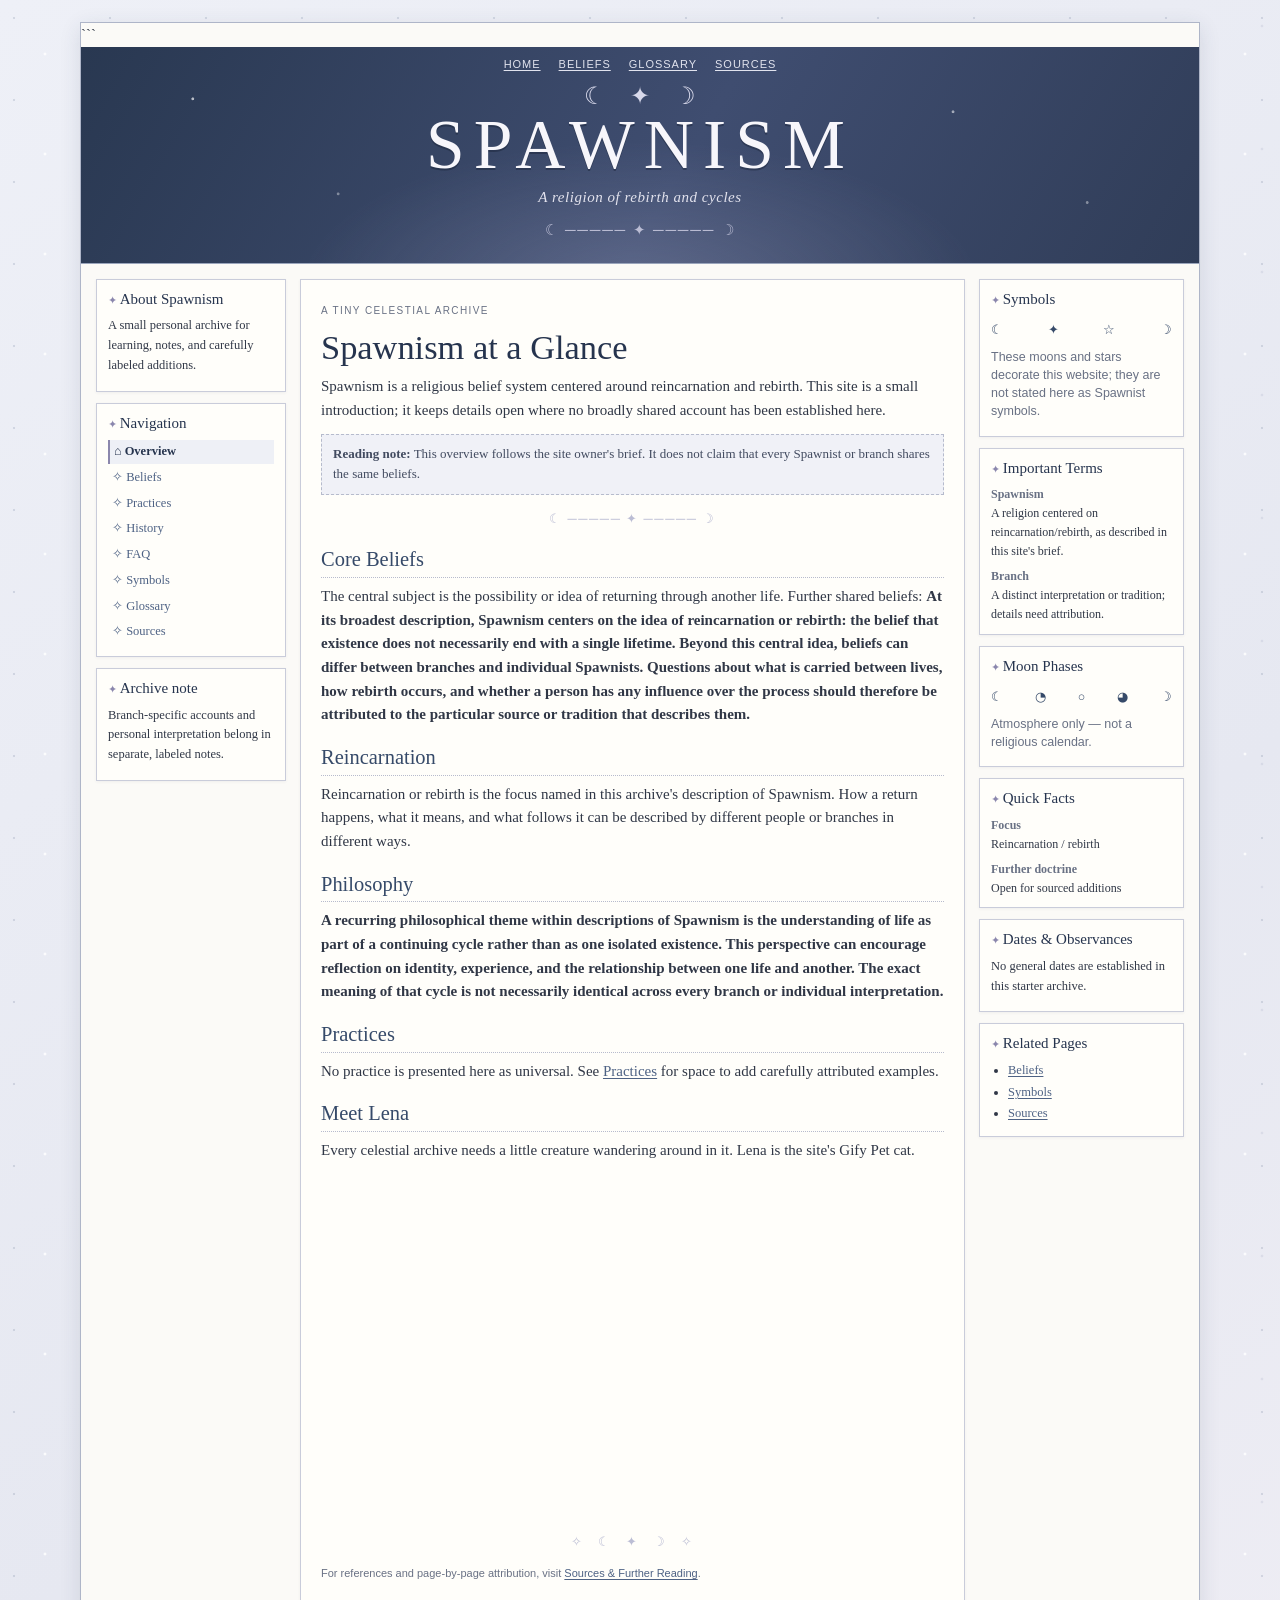
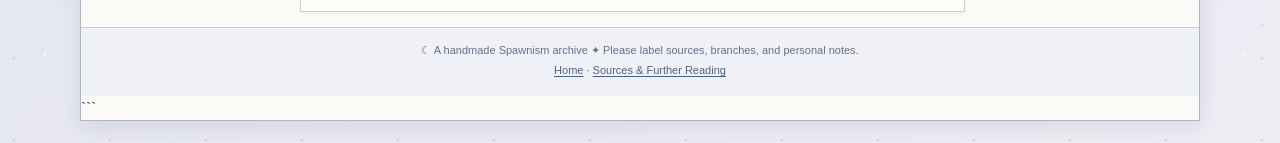
==== commit 5857d7fc: "Update index.html" ====
--- a/index.html
+++ b/index.html
@@ -1,4 +1,5 @@
 <!doctype html>
+
 <html lang="en">
 <head>
   <meta charset="utf-8">
@@ -8,104 +9,260 @@
   <title>Spawnism at a Glance | Spawnism</title>
   <link rel="stylesheet" href="style.css">
 </head>
+
 <body>
   <div class="site-shell">
-    <header class="site-header">
-      <nav class="utility-nav" aria-label="Quick links">
-        <a href="index.html" aria-current="page">Home</a><a href="beliefs.html">Beliefs</a><a href="glossary.html">Glossary</a><a href="sources.html">Sources</a>
-      </nav>
-      <span class="brand-mark" aria-hidden="true">☾　✦　☽</span>
-      <p class="site-title">SPAWNISM</p>
-      <p class="site-subtitle">A religion of rebirth and cycles</p>
-      <div class="header-divider" aria-hidden="true">☾ ───── ✦ ───── ☽</div>
-    </header>
-
-    <div class="layout">
-      <aside class="left-sidebar" aria-label="About and navigation">
-        <section class="panel">
-  <h2>About Spawnism</h2>
-  <p>A small personal archive for learning, notes, and carefully labeled additions.</p>
-        </section>
-        <nav class="panel" aria-label="Site navigation">
-          <h2>Navigation</h2>
-          <ul class="site-map">
-            <li><a href="index.html" aria-current="page">⌂ Overview</a></li>
-            <li><a href="beliefs.html">✧ Beliefs</a></li>
-            <li><a href="practices.html">✧ Practices</a></li>
-            <li><a href="history.html">✧ History</a></li>
-            <li><a href="faq.html">✧ FAQ</a></li>
-            <li><a href="symbols.html">✧ Symbols</a></li>
-            <li><a href="glossary.html">✧ Glossary</a></li>
-            <li><a href="sources.html">✧ Sources</a></li>
-          </ul>
-        </nav>
-        <section class="panel">
-          <h2>Archive note</h2>
-          <p>Branch-specific accounts and personal interpretation belong in separate, labeled notes.</p>
-        </section>
-      </aside>
-
-      <main class="main-content">
-        <article class="article-card">
-          <p class="eyebrow">A tiny celestial archive</p>
-          <h1>Spawnism at a Glance</h1>
-          <p>Spawnism is a religious belief system centered around reincarnation and rebirth. This site is a small introduction; it keeps details open where no broadly shared account has been established here.</p>
-          <div class="notice"><strong>Reading note:</strong> This overview follows the site owner's brief. It does not claim that every Spawnist or branch shares the same beliefs.</div>
-          <span class="ornament" aria-hidden="true">☾ ───── ✦ ───── ☽</span>
-
-          <h2>Core Beliefs</h2>
-          <p>The central subject is the possibility or idea of returning through another life. Further shared beliefs: <strong>At its broadest description, Spawnism centers on the idea of reincarnation or rebirth: the belief that existence does not necessarily end with a single lifetime. Beyond this central idea, beliefs can differ between branches and individual Spawnists. Questions about what is carried between lives, how rebirth occurs, and whether a person has any influence over the process should therefore be attributed to the particular source or tradition that describes them.</strong>.</p>
-
-          <h2>Reincarnation</h2>
-          <p>Reincarnation or rebirth is the focus named in this archive's description of Spawnism. How a return happens, what it means, and what follows it can be described by different people or branches in different ways.</p>
-
-          <h2>Philosophy</h2>
-          <p><strong>A recurring philosophical theme within descriptions of Spawnism is the understanding of life as part of a continuing cycle rather than as one isolated existence. This perspective can encourage reflection on identity, experience, and the relationship between one life and another. The exact meaning of that cycle is not necessarily identical across every branch or individual interpretation. </strong></p>
-
-          <h2>Practices</h2>
-          <p>No practice is presented here as universal. See <a href="practices.html">Practices</a> for space to add carefully attributed examples.</p>
-          <span class="ornament" aria-hidden="true">✧ &nbsp; ☾ &nbsp; ✦ &nbsp; ☽ &nbsp; ✧</span>
-          <p class="small-note">For references and page-by-page attribution, visit <a href="sources.html">Sources &amp; Further Reading</a>.</p>
-        </article>
-      </main>
-
-      <aside class="right-sidebar" aria-label="Reference boxes">
-        <section class="panel">
-          <h2>Symbols</h2>
-          <p class="phase-row" aria-label="Decorative celestial symbols"><span>☾</span><span>✦</span><span>☆</span><span>☽</span></p>
-          <p class="small-note">These moons and stars decorate this website; they are not stated here as Spawnist symbols.</p>
-        </section>
-        <section class="panel">
-          <h2>Important Terms</h2>
-          <dl class="mini-facts">
-            <dt>Spawnism</dt><dd>A religion centered on reincarnation/rebirth, as described in this site's brief.</dd>
-            <dt>Branch</dt><dd>A distinct interpretation or tradition; details need attribution.</dd>
-          </dl>
-        </section>
-        <section class="panel">
-          <h2>Moon Phases</h2>
-          <p class="phase-row" aria-hidden="true"><span>☾</span><span>◔</span><span>○</span><span>◕</span><span>☽</span></p>
-          <p class="small-note">Atmosphere only — not a religious calendar.</p>
-        </section>
-        <section class="panel">
-          <h2>Quick Facts</h2>
-          <dl class="mini-facts"><dt>Focus</dt><dd>Reincarnation / rebirth</dd><dt>Further doctrine</dt><dd>Open for sourced additions</dd></dl>
-        </section>
-        <section class="panel">
-          <h2>Dates &amp; Observances</h2>
-          <p>No general dates are established in this starter archive.</p>
-        </section>
-        <section class="panel">
-          <h2>Related Pages</h2>
-          <ul><li><a href="beliefs.html">Beliefs</a></li><li><a href="symbols.html">Symbols</a></li><li><a href="sources.html">Sources</a></li></ul>
-        </section>
-      </aside>
-    </div>
-
-    <footer class="site-footer">
-      <p>☾ A handmade Spawnism archive ✦ Please label sources, branches, and personal notes.</p>
-      <p><a href="index.html">Home</a> · <a href="sources.html">Sources &amp; Further Reading</a></p>
-    </footer>
+
+```
+<header class="site-header">
+  <nav class="utility-nav" aria-label="Quick links">
+    <a href="index.html" aria-current="page">Home</a>
+    <a href="beliefs.html">Beliefs</a>
+    <a href="glossary.html">Glossary</a>
+    <a href="sources.html">Sources</a>
+  </nav>
+
+  <span class="brand-mark" aria-hidden="true">☾　✦　☽</span>
+
+  <p class="site-title">SPAWNISM</p>
+  <p class="site-subtitle">A religion of rebirth and cycles</p>
+
+  <div class="header-divider" aria-hidden="true">
+    ☾ ───── ✦ ───── ☽
+  </div>
+</header>
+
+<div class="layout">
+
+  <aside class="left-sidebar" aria-label="About and navigation">
+
+    <section class="panel">
+      <h2>About Spawnism</h2>
+      <p>
+        A small personal archive for learning, notes, and carefully labeled additions.
+      </p>
+    </section>
+
+    <nav class="panel" aria-label="Site navigation">
+      <h2>Navigation</h2>
+
+      <ul class="site-map">
+        <li><a href="index.html" aria-current="page">⌂ Overview</a></li>
+        <li><a href="beliefs.html">✧ Beliefs</a></li>
+        <li><a href="practices.html">✧ Practices</a></li>
+        <li><a href="history.html">✧ History</a></li>
+        <li><a href="faq.html">✧ FAQ</a></li>
+        <li><a href="symbols.html">✧ Symbols</a></li>
+        <li><a href="glossary.html">✧ Glossary</a></li>
+        <li><a href="sources.html">✧ Sources</a></li>
+      </ul>
+    </nav>
+
+    <section class="panel">
+      <h2>Archive note</h2>
+      <p>
+        Branch-specific accounts and personal interpretation belong in separate,
+        labeled notes.
+      </p>
+    </section>
+
+  </aside>
+
+  <main class="main-content">
+
+    <article class="article-card">
+
+      <p class="eyebrow">A tiny celestial archive</p>
+
+      <h1>Spawnism at a Glance</h1>
+
+      <p>
+        Spawnism is a religious belief system centered around reincarnation and
+        rebirth. This site is a small introduction; it keeps details open where
+        no broadly shared account has been established here.
+      </p>
+
+      <div class="notice">
+        <strong>Reading note:</strong>
+        This overview follows the site owner's brief. It does not claim that every
+        Spawnist or branch shares the same beliefs.
+      </div>
+
+      <span class="ornament" aria-hidden="true">
+        ☾ ───── ✦ ───── ☽
+      </span>
+
+      <h2>Core Beliefs</h2>
+
+      <p>
+        The central subject is the possibility or idea of returning through another
+        life. Further shared beliefs: <strong>At its broadest description,
+        Spawnism centers on the idea of reincarnation or rebirth: the belief that
+        existence does not necessarily end with a single lifetime. Beyond this
+        central idea, beliefs can differ between branches and individual Spawnists.
+        Questions about what is carried between lives, how rebirth occurs, and
+        whether a person has any influence over the process should therefore be
+        attributed to the particular source or tradition that describes them.</strong>
+      </p>
+
+      <h2>Reincarnation</h2>
+
+      <p>
+        Reincarnation or rebirth is the focus named in this archive's description
+        of Spawnism. How a return happens, what it means, and what follows it can
+        be described by different people or branches in different ways.
+      </p>
+
+      <h2>Philosophy</h2>
+
+      <p>
+        <strong>
+          A recurring philosophical theme within descriptions of Spawnism is the
+          understanding of life as part of a continuing cycle rather than as one
+          isolated existence. This perspective can encourage reflection on
+          identity, experience, and the relationship between one life and another.
+          The exact meaning of that cycle is not necessarily identical across
+          every branch or individual interpretation.
+        </strong>
+      </p>
+
+      <h2>Practices</h2>
+
+      <p>
+        No practice is presented here as universal. See
+        <a href="practices.html">Practices</a> for space to add carefully
+        attributed examples.
+      </p>
+
+      <h2>Meet Lena</h2>
+
+      <p>
+        Every celestial archive needs a little creature wandering around in it.
+        Lena is the site's Gify Pet cat.
+      </p>
+
+      <div class="pet-widget" style="display:flex;justify-content:center;margin:1.5rem auto;overflow:hidden;">
+        <iframe
+          width="314"
+          height="321"
+          scrolling="no"
+          src="https://gify.pet/pet/pet.html?name=Lena&dob=1790747521&gender=undefined&element=Water&pet=cat.gif&map=forest.jpg&background=paper.jpg&tablecolor=black&textcolor=black"
+          frameborder="0"
+          title="Lena the Gify Pet cat"
+        ></iframe>
+      </div>
+
+      <span class="ornament" aria-hidden="true">
+        ✧ &nbsp; ☾ &nbsp; ✦ &nbsp; ☽ &nbsp; ✧
+      </span>
+
+      <p class="small-note">
+        For references and page-by-page attribution, visit
+        <a href="sources.html">Sources &amp; Further Reading</a>.
+      </p>
+
+    </article>
+
+  </main>
+
+  <aside class="right-sidebar" aria-label="Reference boxes">
+
+    <section class="panel">
+      <h2>Symbols</h2>
+
+      <p class="phase-row" aria-label="Decorative celestial symbols">
+        <span>☾</span>
+        <span>✦</span>
+        <span>☆</span>
+        <span>☽</span>
+      </p>
+
+      <p class="small-note">
+        These moons and stars decorate this website; they are not stated here
+        as Spawnist symbols.
+      </p>
+    </section>
+
+    <section class="panel">
+      <h2>Important Terms</h2>
+
+      <dl class="mini-facts">
+        <dt>Spawnism</dt>
+        <dd>
+          A religion centered on reincarnation/rebirth, as described in this
+          site's brief.
+        </dd>
+
+        <dt>Branch</dt>
+        <dd>
+          A distinct interpretation or tradition; details need attribution.
+        </dd>
+      </dl>
+    </section>
+
+    <section class="panel">
+      <h2>Moon Phases</h2>
+
+      <p class="phase-row" aria-hidden="true">
+        <span>☾</span>
+        <span>◔</span>
+        <span>○</span>
+        <span>◕</span>
+        <span>☽</span>
+      </p>
+
+      <p class="small-note">
+        Atmosphere only — not a religious calendar.
+      </p>
+    </section>
+
+    <section class="panel">
+      <h2>Quick Facts</h2>
+
+      <dl class="mini-facts">
+        <dt>Focus</dt>
+        <dd>Reincarnation / rebirth</dd>
+
+        <dt>Further doctrine</dt>
+        <dd>Open for sourced additions</dd>
+      </dl>
+    </section>
+
+    <section class="panel">
+      <h2>Dates &amp; Observances</h2>
+
+      <p>
+        No general dates are established in this starter archive.
+      </p>
+    </section>
+
+    <section class="panel">
+      <h2>Related Pages</h2>
+
+      <ul>
+        <li><a href="beliefs.html">Beliefs</a></li>
+        <li><a href="symbols.html">Symbols</a></li>
+        <li><a href="sources.html">Sources</a></li>
+      </ul>
+    </section>
+
+  </aside>
+
+</div>
+
+<footer class="site-footer">
+  <p>
+    ☾ A handmade Spawnism archive ✦ Please label sources, branches,
+    and personal notes.
+  </p>
+
+  <p>
+    <a href="index.html">Home</a> ·
+    <a href="sources.html">Sources &amp; Further Reading</a>
+  </p>
+</footer>
+```
+
   </div>
 </body>
 </html>
